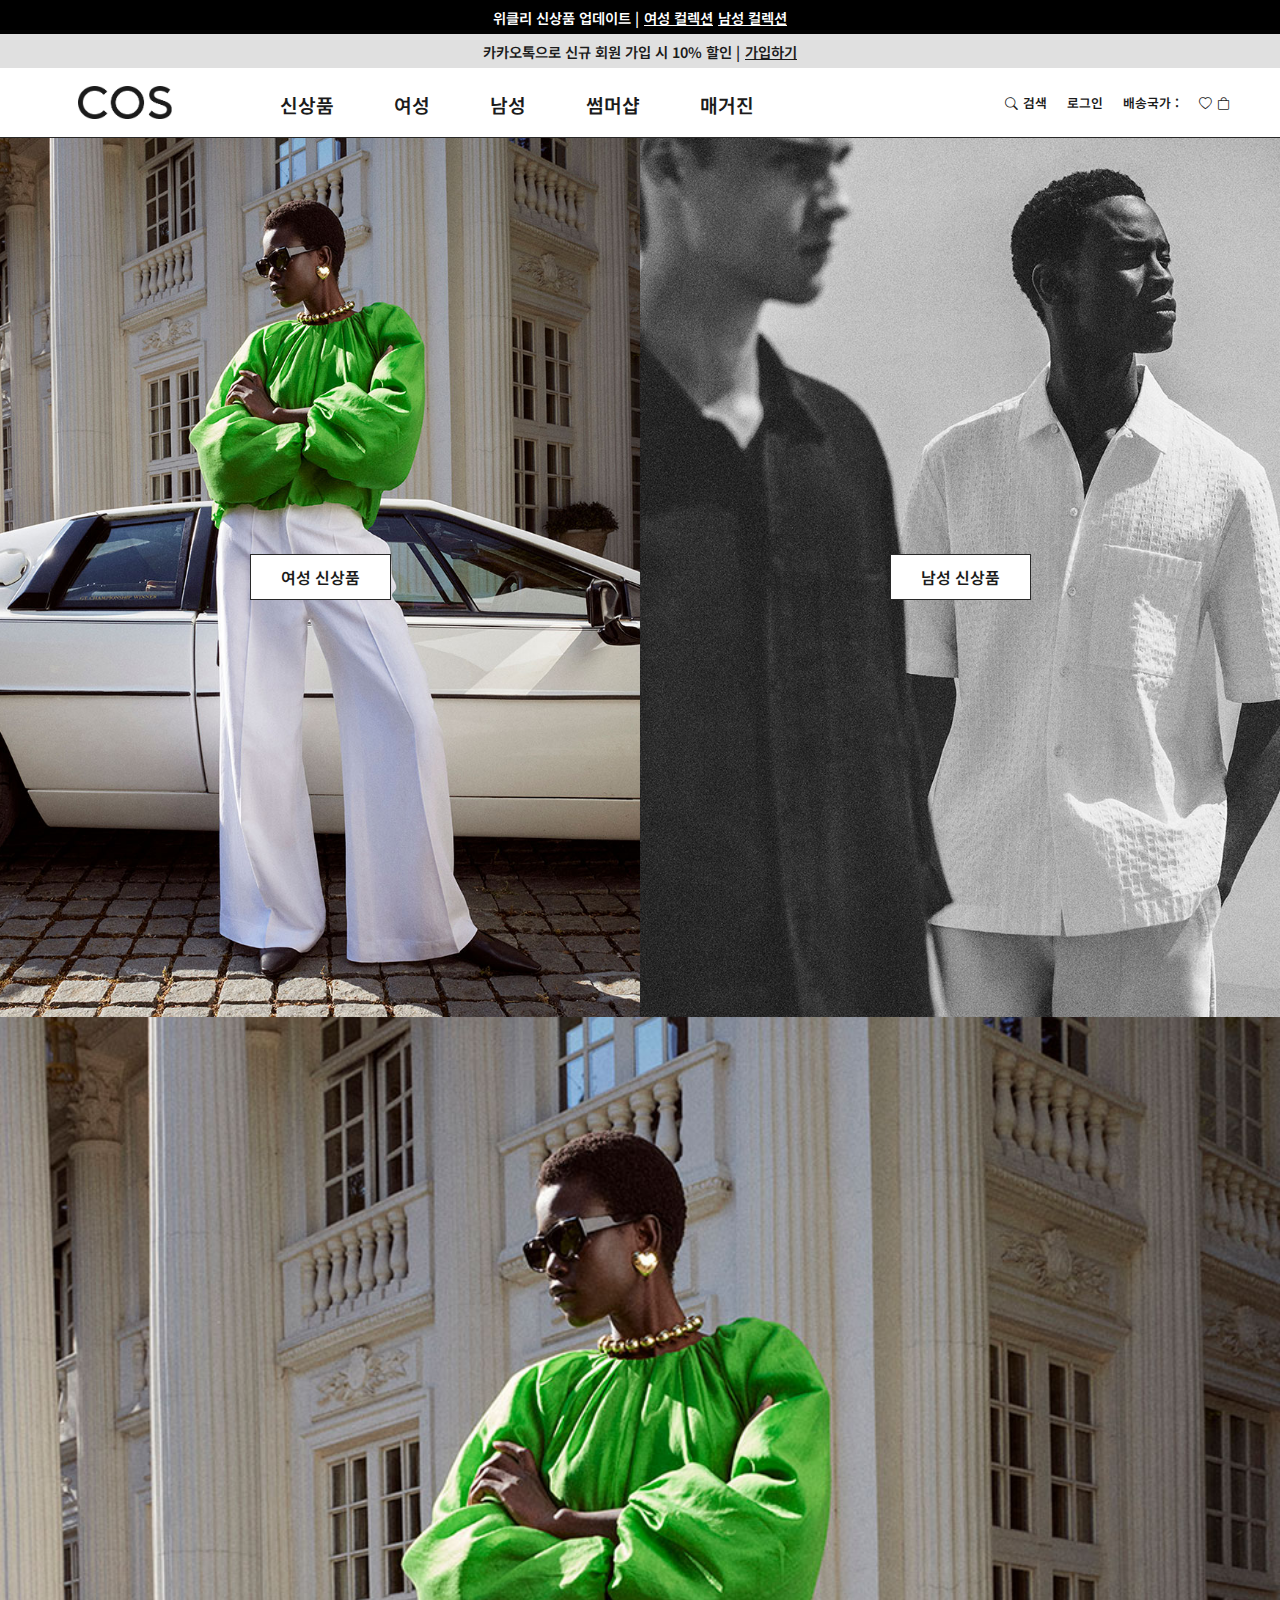
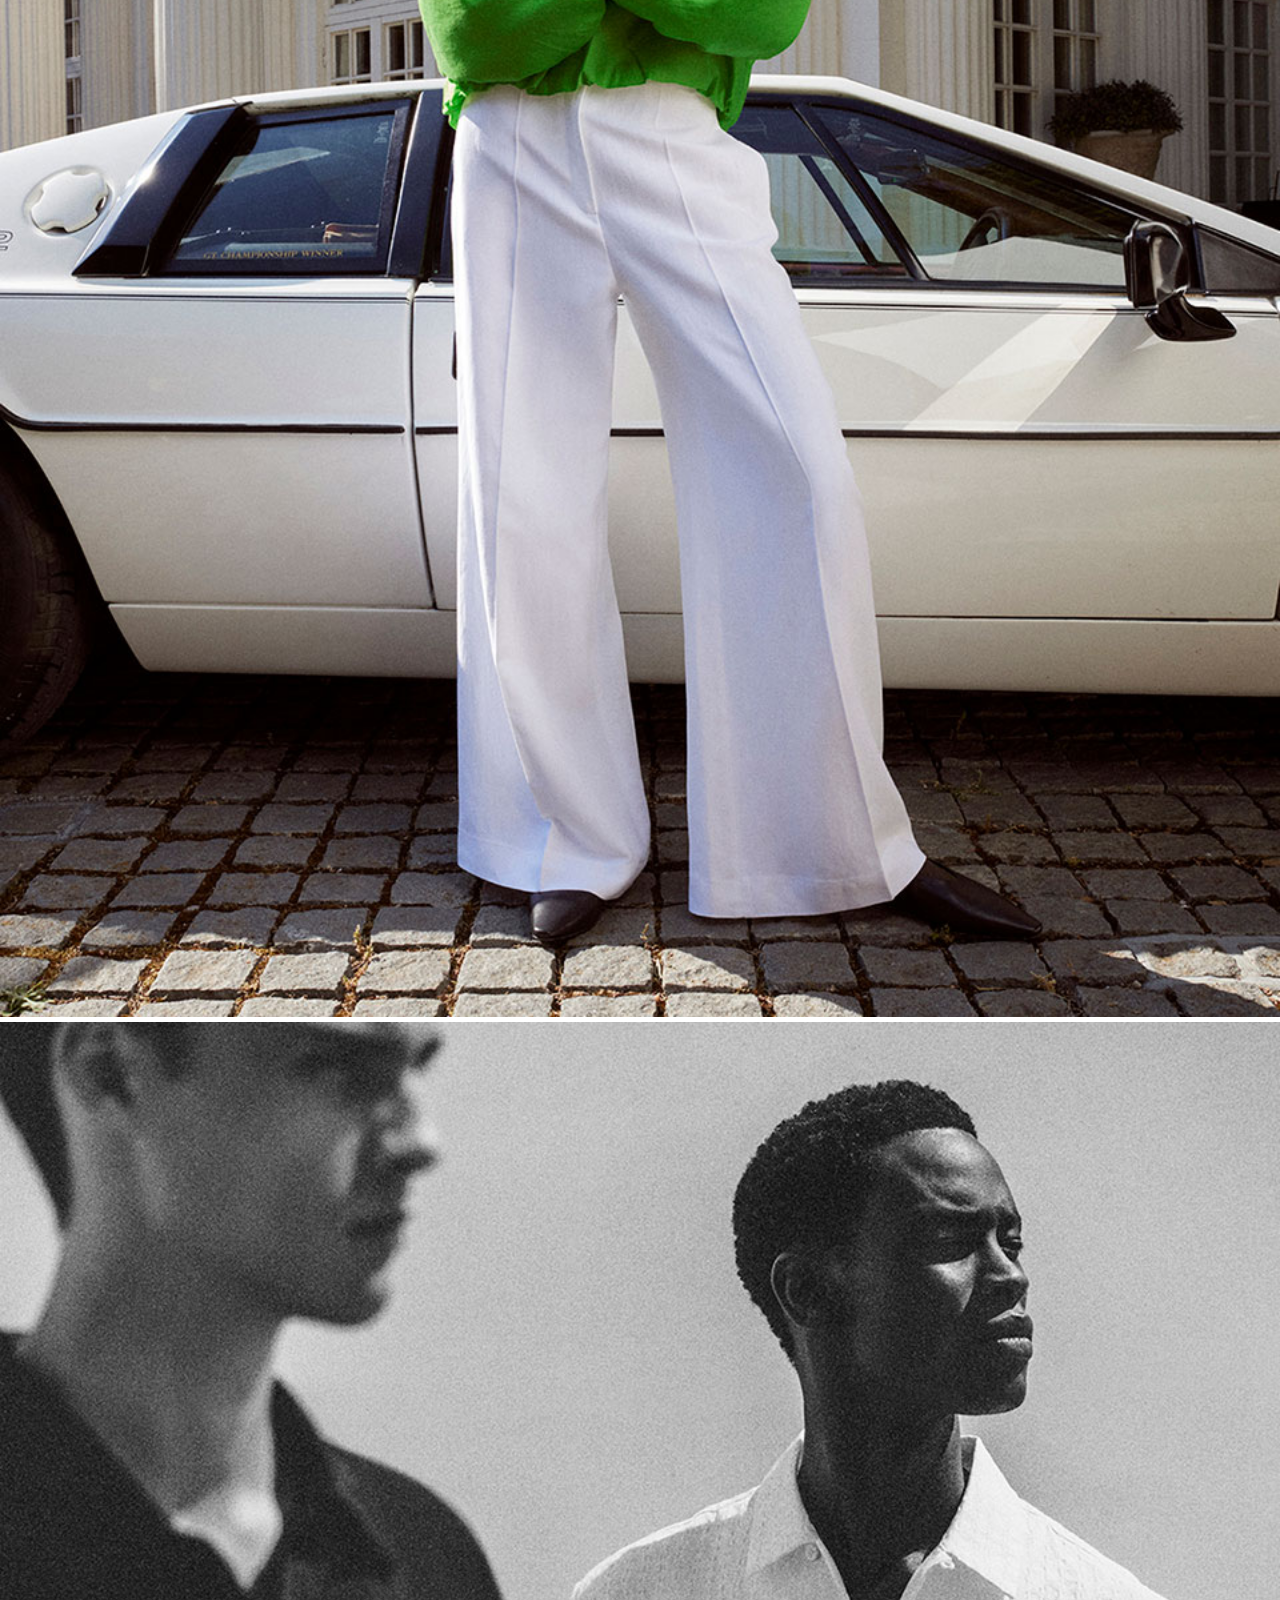
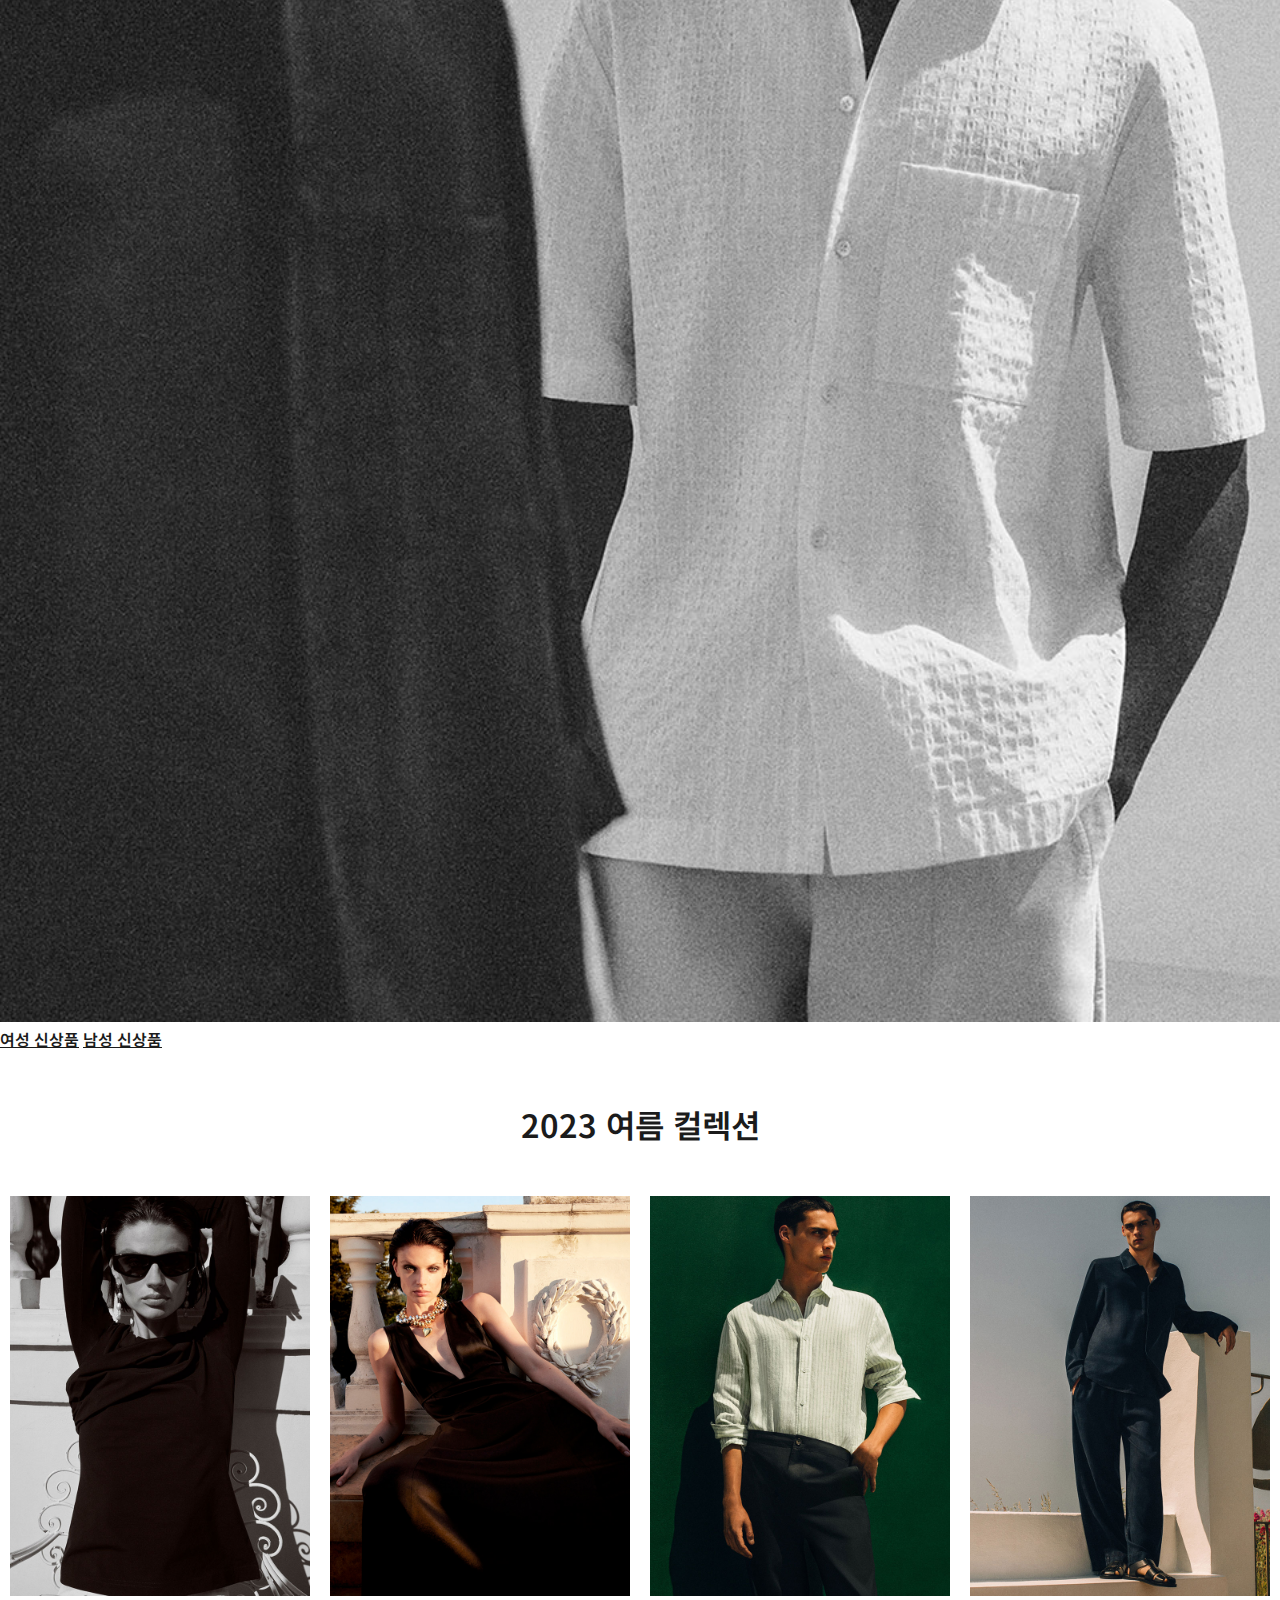
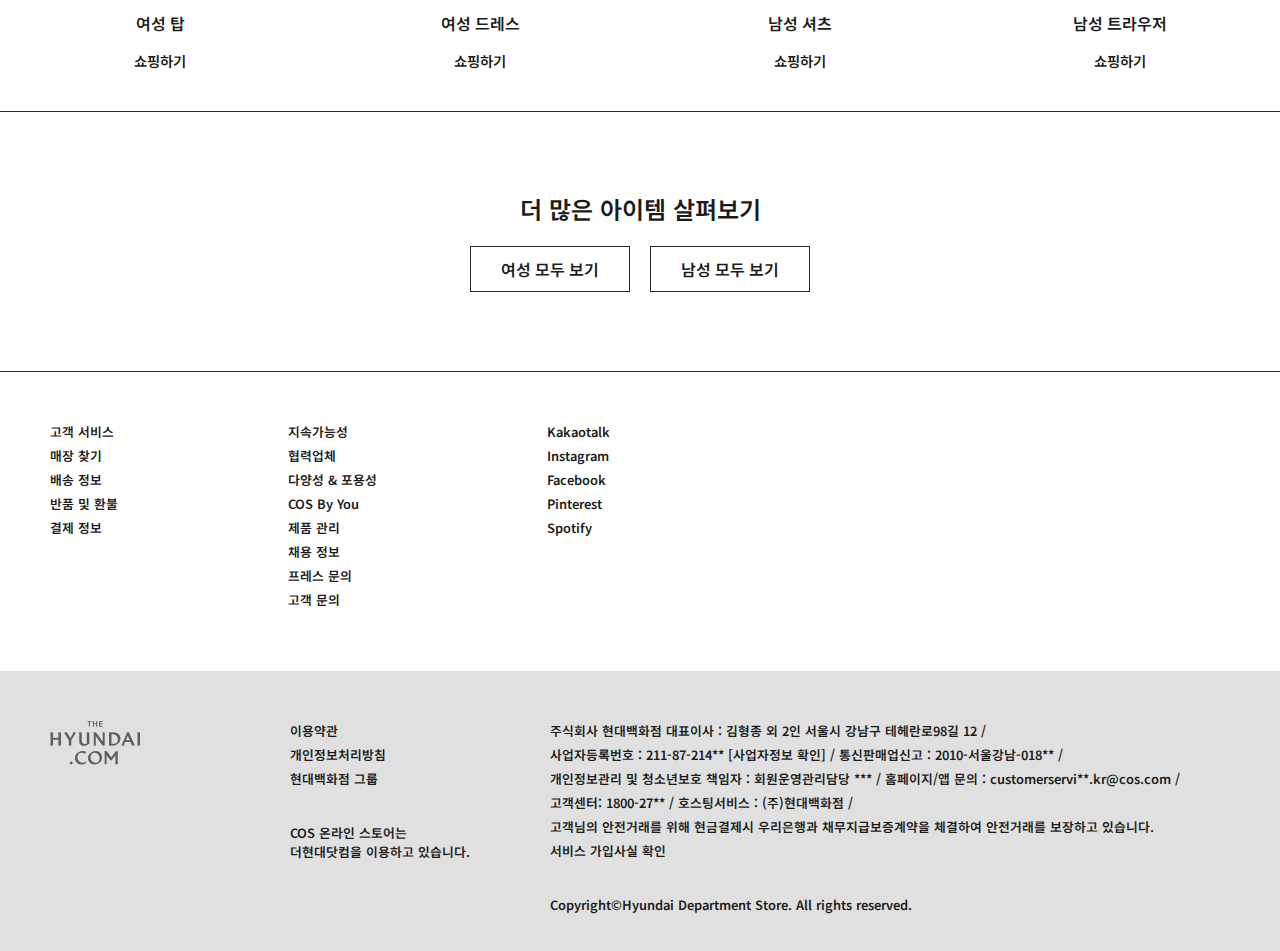
==== index.html @ 25f22077 "firefox footer" ====
<!DOCTYPE html>
<html lang="ko">

<head>
    <meta charset="UTF-8">
    <meta name="viewport" content="width=device-width, initial-scale=1.0">
    <title>COS 온라인 스토어</title>

    <!-- Css -->
    <link rel="stylesheet" href="./style/style.css">
    <link rel="stylesheet" href="https://cdn.jsdelivr.net/npm/bootstrap-icons@1.10.3/font/bootstrap-icons.css">
    <link rel="stylesheet" href="./style/media.css">

    <!-- 스크립트 -->
    <script src="./js/jquery-1.12.4.min.js"></script>
    <script src="./js/script.js"></script>
    <script src="./js/gapi.js"></script>
</head>

<body>
    <div id="wrap">
        <!-- 헤더 -->
        <header>
            <div id="topnav">
                <div class="topnav_t">
                    <span>위클리 신상품 업데이트 | </span>
                    <a href="#none">여성 컬렉션</a>
                    <a href="#none">남성 컬렉션</a>
                </div>
                <div class="topnav_b">
                    <span>카카오톡으로 신규 회원 가입 시 10% 할인 | </span>
                    <a href="#none">가입하기</a>
                </div>
            </div>

            <div id="nav">
                <div class="logo">
                    <a href="#"><img src="./img/logo.png" alt="logo" width="94"></a>
                </div>

                <!-- 메뉴 영역 -->
                <div class="nav">
                    <ul>
                        <li>
                            <a href="#none">신상품</a>
                            <ul class="depth2">
                                <li><a href="#none">의류</a></li>
                                <li><a href="#none">악세사리</a></li>
                                <p class="menu_memo">무료배송, 무료반품 혜택과 함께 새로운 상품을 찾아보세요</p>
                                <div class="bgimg">
                                    <a href="#none"><img src="./img/menubg1.jpg" alt="menubg1" width="300"></a>
                                    <a href="#none">COS 신상품을 만나보세요</a>
                                </div>
                            </ul>
                        </li>
                        <li>
                            <a href="#none">여성</a>
                            <ul class="depth2">
                                <li><a href="#none">드레스</a></li>
                                <li><a href="#none">탑</a></li>
                                <li><a href="#none">트라우저&점프수트</a></li>
                                <li><a href="#none">티셔츠</a></li>
                                <li><a href="#none">셔츠&블라우스</a></li>
                                <li><a href="#none">진</a></li>
                                <li><a href="#none">니트웨어</a></li>
                                <li><a href="#none">스커트</a></li>
                                <p class="menu_memo">무료배송, 무료반품 혜택과 함께 새로운 상품을 찾아보세요</p>
                                <div class="bgimg">
                                    <a href="#none"><img src="./img/menubg2.jpg" alt="menubg2" width="300"></a>
                                    <a href="#none">NEW IN: 여성 신상품</a>
                                </div>
                            </ul>
                        </li>
                        <li>
                            <a href="#none">남성</a>
                            <ul class="depth2">
                                <li><a href="#none">티셔츠</a></li>
                                <li><a href="#none">셔츠</a></li>
                                <li><a href="#none">트라우저</a></li>
                                <li><a href="#none">폴로 셔츠</a></li>
                                <li><a href="#none">니트웨어</a></li>
                                <li><a href="#none">진</a></li>
                                <li><a href="#none">코트 & 재킷</a></li>
                                <li><a href="#none">수트 & 테일러링</a></li>
                                <p class="menu_memo">무료배송, 무료반품 혜택과 함께 새로운 상품을 찾아보세요</p>
                                <div class="bgimg">
                                    <a href="#none"><img src="./img/menubg3.jpg" alt="menubg3" width="300"></a>
                                    <a href="#none">NEW IN: 남성 신상품</a>
                                </div>
                            </ul>
                        </li>
                        <li>
                            <a href="#none">썸머샵</a>
                            <ul class="depth2">
                                <li><a href="#none">홀리데이 샵</a></li>
                                <li><a href="#none">리넨 컬렉션</a></li>
                                <li><a href="#none">여름 악세서리</a></li>
                                <p class="menu_memo">무료배송, 무료반품 혜택과 함께 새로운 상품을 찾아보세요</p>
                                <div class="bgimg">
                                    <a href="#none"><img src="./img/menubg4.jpg" alt="menubg4" width="300"></a>
                                    <a href="#none">여름 시즌을 위한 에센셜 스타일</a>
                                </div>
                            </ul>
                        </li>
                        <li>
                            <a href="#none">매거진</a>
                            <ul class="depth2">
                                <li><a href="#none">최신</a></li>
                                <li><a href="#none">스토리</a></li>
                                <li><a href="#none">인터뷰</a></li>
                                <li><a href="#none">장소</a></li>
                                <li><a href="#none">영감</a></li>
                                <li><a href="#none">지속가능성</a></li>
                                <p class="menu_memo">무료배송, 무료반품 혜택과 함께 새로운 상품을 찾아보세요</p>
                                <div class="bgimg">
                                    <a href="#none"><img src="./img/menubg5.jpg" alt="menubg5" width="300"></a>
                                    <a href="#none">새로운 이야기로 돌아온 COS 매거진</a>
                                </div>
                            </ul>
                        </li>
                    </ul>
                </div>

                <!-- 로그인 영역 -->
                <div class="gbnav">
                    <a href="#none"><i class="bi bi-search"></i></a>
                    <a href="#none" class="mobilenone">검색</a>
                    <a href="login.html" class="mobilenone">로그인</a>
                    <a href="#none" class="country">배송국가 : </a>
                    <a href="#none"><i class="bi bi-heart"></i></a>
                    <a href="#none"><i class="bi bi-bag"></i></a>
                </div>
            </div>
        </header>

        <!-- 섹션 -->
        <section>
            <div class="female">
                <a href="#none">여성 신상품</a>
            </div>
            <div class="male">
                <a href="#none">남성 신상품</a>
            </div>
        </section>

        <!-- 모바일 슬라이드 -->
        <div class="mosec">
            <div class="mofix"></div>
            <div class="mobanner">
                <li><img src="./img/section1.jpg" width="100%" alt="mo1"></li>
                <li><img src="./img/section2.jpg" width="100%" alt="mo2"></li>
            </div>
            <a href="#none">여성 신상품</a>
            <a href="#none">남성 신상품</a>
        </div>

        <!-- 아티클 -->
        <article>
            <div id="article_t">
                <span>2023 여름 컬렉션</span>
            </div>
            <div id="article_m">
                <a href="#none">
                    <img src="./img/article1.jpg" alt="article1" width="400">
                    <span class="at_name">여성 탑</span>
                    <span class="at_shopping">쇼핑하기</span>
                </a>
                <a href="#none">
                    <img src="./img/article2.jpg" alt="article2" width="400">
                    <span class="at_name">여성 드레스</span>
                    <span class="at_shopping">쇼핑하기</span>
                </a>
                <a href="#none">
                    <img src="./img/article3.jpg" alt="article3" width="400">
                    <span class="at_name">남성 셔츠</span>
                    <span class="at_shopping">쇼핑하기</span>
                </a>
                <a href="#none">
                    <img src="./img/article4.jpg" alt="article4" width="400">
                    <span class="at_name">남성 트라우저</span>
                    <span class="at_shopping">쇼핑하기</span>
                </a>
            </div>
            <div id="article_b">
                <span>더 많은 아이템 살펴보기</span>
                <div class="article_more">
                    <a href="#none">여성 모두 보기</a>
                    <a href="#none">남성 모두 보기</a>
                </div>
            </div>
        </article>

        <!-- 서비스 -->
        <div id="service">
            <ul>
                <li><a href="#none">고객 서비스</a></li>
                <li><a href="#none">매장 찾기</a></li>
                <li><a href="#none">배송 정보</a></li>
                <li><a href="#none">반품 및 환불</a></li>
                <li><a href="#none">결제 정보</a></li>
            </ul>
            <ul>
                <li><a href="#none">지속가능성</a></li>
                <li><a href="#none">협력업체</a></li>
                <li><a href="#none">다양성 & 포용성</a></li>
                <li><a href="#none">COS By You</a></li>
                <li><a href="#none">제품 관리</a></li>
                <li><a href="#none">채용 정보</a></li>
                <li><a href="#none">프레스 문의</a></li>
                <li><a href="#none">고객 문의</a></li>
            </ul>
            <ul>
                <li><a href="#none">Kakaotalk</a></li>
                <li><a href="#none">Instagram</a></li>
                <li><a href="#none">Facebook</a></li>
                <li><a href="#none">Pinterest</a></li>
                <li><a href="#none">Spotify</a></li>
            </ul>
        </div>

        <!-- 푸터 -->
        <footer>
            <div id="footer_logo">
                <img src="./img/footer_hd.png" width="90" alt="footer_hd">
            </div>
            <ul>
                <li>이용약관</li>
                <li>개인정보처리방침</li>
                <li>현대백화점 그룹</li>
                <li class="hd">COS 온라인 스토어는<br>더현대닷컴을 이용하고 있습니다.</li>
            </ul>
            <ul>
                <li>주식회사 현대백화점 대표이사 : 김형종 외 2인 서울시 강남구 테헤란로98길 12 /</li>
                <li>사업자등록번호 : 211-87-214** [사업자정보 확인] / 통신판매업신고 : 2010-서울강남-018** /</li>
                <li>개인정보관리 및 청소년보호 책임자 : 회원운영관리담당 *** / 홈페이지/앱 문의 : customerservi**.kr@cos.com /</li>
                <li>고객센터: 1800-27** / 호스팅서비스 : (주)현대백화점 /</li>
                <li>고객님의 안전거래를 위해 현금결제시 우리은행과 채무지급보증계약을 체결하여 안전거래를 보장하고 있습니다.</li>
                <li>서비스 가입사실 확인</li>
                <li class="copyright">Copyright©Hyundai Department Store. All rights reserved.</li>
            </ul>
        </footer>
    </div>

    <!-- 메뉴 오픈 전체 영역 화이트 효과 -->
    <div class="menueffect hidden">null</div>

    <!-- 모바일 -->
    <a class="ham"><i class="bi bi-list"></i></div>
        <div class="mobilebg">
            <ul class="mobilenav">
                <li>
                    <a href="login.html">로그인 <i class="bi bi-person-plus"></i></a>
                </li>
                <li>
                    <a href="#none">신상품</a>
                    <ul class="mobiledepth2">
                        <li><a href="#none">의류</a></li>
                        <li><a href="#none">악세사리</a></li>
                    </ul>
                </li>
                <li>
                    <a href="#none">여성</a>
                    <ul class="mobiledepth2">
                        <li><a href="#none">드레스</a></li>
                        <li><a href="#none">탑</a></li>
                        <li><a href="#none">트라우저&점프수트</a></li>
                        <li><a href="#none">티셔츠</a></li>
                        <li><a href="#none">셔츠&블라우스</a></li>
                        <li><a href="#none">진</a></li>
                        <li><a href="#none">니트웨어</a></li>
                        <li><a href="#none">스커트</a></li>
                    </ul>
                </li>
                <li>
                    <a href="#none">남성</a>
                    <ul class="mobiledepth2">
                        <li><a href="#none">티셔츠</a></li>
                        <li><a href="#none">셔츠</a></li>
                        <li><a href="#none">트라우저</a></li>
                        <li><a href="#none">폴로 셔츠</a></li>
                        <li><a href="#none">니트웨어</a></li>
                        <li><a href="#none">진</a></li>
                        <li><a href="#none">코트 & 재킷</a></li>
                        <li><a href="#none">수트 & 테일러링</a></li>
                    </ul>
                </li>
                <li>
                    <a href="#none">썸머샵</a>
                    <ul class="mobiledepth2">
                        <li><a href="#none">홀리데이 샵</a></li>
                        <li><a href="#none">리넨 컬렉션</a></li>
                        <li><a href="#none">여름 악세서리</a></li>
                    </ul>
                </li>
                <li>
                    <a href="#none">매거진</a>
                    <ul class="mobiledepth2">
                        <li><a href="#none">최신</a></li>
                        <li><a href="#none">스토리</a></li>
                        <li><a href="#none">인터뷰</a></li>
                        <li><a href="#none">장소</a></li>
                        <li><a href="#none">영감</a></li>
                        <li><a href="#none">지속가능성</a></li>
                    </ul>
                </li>
            </ul>
            <i class="bi bi-x-lg"></i>
        </div>
</body>

</html>
---- style/style.css ----
@charset "utf-8";

@import url('https://fonts.googleapis.com/css2?family=Noto+Sans+KR:wght@300&display=swap');

/* 리셋 */
html{
    font-family: 'Noto Sans KR', sans-serif;
    font-weight: 600;
    overflow-y: scroll;
    overflow-x: hidden;
    background-color: white;
}

*{
    padding: 0;
    margin: 0;
    box-sizing: border-box;
}

body{
    margin: 0;
    padding: 0;
    color: #1b1b1b;
}

ul, li{
    list-style: none;
}

a{
    color: #1b1b1b;
}

.hidden{
    color: transparent;
}

#wrap{
    display: flex;
    flex-direction: column;
    position: relative;
}

/* 헤더 */
header{
    width: 100%;
    height: 137px;
}

.topnav_t{
    width: 100%;
    height: 34px;
    font-size: 0.9rem;
    background-color: black;
    color: white;
    display: flex;
    align-items: center;
    justify-content: center;
    gap: 5px;
}

.topnav_t a{
    color: white;
}

.topnav_b{
    width: 100%;
    height: 34px;
    font-size: 0.9rem;
    background-color: #E0E0E0;
    display: flex;
    align-items: center;
    justify-content: center;
    gap: 5px;
}

/* 메뉴 영역 */
#nav{
    z-index: 2;
    position: relative;
    width: 100%;
    height: 70px;
    display: flex;
    align-items: center;
    justify-content: center;
    background-color: white;
    border-bottom: 1px solid rgb(40, 40, 40);
}

.logo{
    width: 20%;
    height: 69px;
    display: flex;
    align-items: center;
    justify-content: center;
}

.logo a{
    display: block;
    display: flex;
    align-items: center;
    justify-content: center;
}

.nav{
    width: 50%;
    height: 69px;
}

.nav>ul{
    display: flex;
    align-items: center;
}

.nav>ul>li>a{
    display: block;
    padding: 23px 30px;
    text-decoration: none;
    font-size: 1.2rem;
}

.nav>ul>li:hover>a{
    color: #a0a0a0;
}

.depth2{
    overflow: hidden;
    position: absolute;
    top: 68px;
    left: 0;
    z-index: 1;
    width: 100%;
    height: 0;
    background-color: white;
    border-bottom: 1px solid rgb(40, 40, 40);
    transition: all 0.5s ease-in;
}

.depth2:last-child{
    border-bottom: 1px solid transparent;
}

.depth2.active{
    height: 450px;
    border-bottom: 1px solid rgb(40, 40, 40);
}

.depth2 li:first-child{
    margin-top: 20px;
}

.depth2 li a{
    margin-left: 70px;
    display: block;
    padding: 10px 30px;
    text-decoration: none;
    font-size: 0.9rem;
}

.depth2 li:hover a{
    color: #a0a0a0;
}

.menu_memo{
    position: absolute;
    bottom: 25px;
    left: 100px;
    color: #B89977;
    font-size: 0.8rem;
}

.bgimg{
    display: flex;
    align-items: center;
    justify-content: center;
    flex-direction: column;
    gap: 20px;
    position: absolute;
    top: 60px;
    right: 50px;
    font-size: 0.8rem;
}

/* 메뉴 오픈 전체 영역 화이트 효과 */
.menueffect{
    width: 100%;
    height: 0;
    background-color: rgba(255, 255, 255, 0.881);
    position: absolute;
    top: 0;
    left: 0;
    transition: all 1s ease-in;
    opacity: 0;
}

.menueffect.active{
    height: 2710px;
    opacity: 1;
}

/* 로그인 영역 */
.gbnav{
    width: 30%;
    height: 69px;
    display: flex;
    align-items: center;
    justify-content: end;
    margin-right: 30px;
}

.gbnav a{
    text-decoration: none;
    font-size: 0.8rem;
    margin-right: 20px;
}

.gbnav a:first-child, .gbnav a:nth-child(5){
    margin-right: 5px;
}

.gbnav a:hover{
    color: #a0a0a0;
}

/* 섹션 메인 이미지 영역*/
section{
    width: 100%;
    height: 880px;
    display: flex;
}

section .female{
    width: 50%;
    height: 880px;
    background-image: url(../img/section1.jpg);
    background-position: center;
    background-repeat: no-repeat;
    background-size: cover;
    display: flex;
    align-items: center;
    justify-content: center;
}

section .male{
    width: 50%;
    height: 880px;
    background-image: url(../img/section2.jpg);
    background-position: center;
    background-repeat: no-repeat;
    background-size: cover;
    display: flex;
    align-items: center;
    justify-content: center;
}

section .female a, section .male a{
    text-decoration: none;
    padding: 10px 30px;
    background-color: white;
    border: 1px solid rgb(40, 40, 40);
}

section .female a:hover, section .male a:hover{
    background-color: rgba(255, 255, 255, 0.571);
}

/* 아티클 */
article{
    width: 100%;
    height: auto;
    display: flex;
    flex-direction: column;
}

#article_t{
    width: 100%;
    height: 145px;
    display: flex;
    align-items: center;
    justify-content: center;
    font-size: 2rem;
}

#article_m{
    width: 100%;
    height: auto;
    display: grid;
    grid-template-columns: repeat(4, 1fr);
    gap: 20px;
    padding: 0 10px 40px 10px;
}

#article_m a{
    display: block;
    text-decoration: none;
    display: flex;
    flex-direction: column;
    align-items: center;
    justify-content: center;
    gap: 15px;
}

#article_m a img{
    width: 100%;
}

.at_shopping{
    font-size: 0.9rem;
}

.at_shopping:hover{
    color: #a0a0a0;
}

#article_b{
    border-top: 1px solid rgb(40, 40, 40);
    width: 100%;
    height: 260px;
    display: flex;
    flex-direction: column;
    align-items: center;
    justify-content: center;
    gap: 20px;
}

#article_b span{
    font-size: 1.5rem;
}

.article_more{
    display: flex;
    align-items: center;
    justify-content: center;
    gap: 20px;
}

.article_more a{
    text-decoration: none;
    padding: 10px 30px;
    background-color: white;
    border: 1px solid rgb(40, 40, 40);
}

.article_more a:hover{
    background-color: #d1d1d1;;
}

/* 서비스 */
#service{
    border-top: 1px solid rgb(40, 40, 40);
    padding-top: 50px;
    width: 100%;
    height: 300px;
    display: flex;
    gap: 170px;
}

#service ul:first-child{
    margin-left: 50px;
}

#service ul li a{
    display: block;
    padding-bottom: 5px;
    font-size: 0.8rem;
    text-decoration: none;
}

/* 푸터 */
footer{
    width: 100%;
    height: 280px;
    display: flex;
    background-color: #E0E0E0;
    padding-top: 50px;
}

#footer_logo{
    margin-left: 50px;
    margin-right: 150px;
}

footer ul{
    margin-right: 80px;
}

footer ul li{
    font-size: 0.8rem;
    padding-bottom: 5px;
}

.hd{
    padding-top: 30px;
}

.copyright{
    padding-top: 30px;
}

/* 모바일 */
.ham, .mobilenav, .mobilebg{
    display: none;
}
---- style/media.css ----
@media (min-width:1920px) {
    .depth2 li a{
        margin-left: 110px;
    }

    .menu_memo{
        bottom: 40px;
        left: 140px;
    }
}

@media (max-width:1257px) {
    .topnav_t, .topnav_b{
        height: 40px;
    }

    .topnav_t, .topnav_b,
    .gbnav a, .depth2 li a, .menu_memo,
    #service ul li a,
    footer ul li, .at_shopping{
        font-size: 1rem;
    }

    .depth2 li a{
        margin-left: 40px;
    }

    .menu_memo{
        left: 60px;
    }

    section .female a, section .male a,
    .at_name{
        font-size: 1.2rem;
    }

    .gbnav a{
        margin-right: 30px;
    }

    #service{
        height: 340px;
    }

    footer{
        height: 400px;
    }

    #footer_logo{
        margin-right: 165px;
    }

    footer ul{
        margin-right: 110px;
    }
}

@media (max-width:1024px){
    header{
        height: auto;
    }

    .topnav_t{
        display: none;
    }

    .logo, .gbnav{
        width: 25%;
    }

    .nav{
        width: 50%;
    }

    .logo a img{
        width: 80px;
    }

    .nav>ul>li>a{
        font-size: 1em;
    }

    .gbnav a{
        font-size: 0.8rem;
        margin-right: 10px;
    }

    #article_m{
        grid-template-columns: 1fr 1fr;
        grid-template-rows: 1fr 1fr;
        padding: 0 20px 40px 20px;
    }

    #service{
        height: 280px;
        justify-content: center;
        gap: 160px;
    }

    footer{
        height: 280px;
        justify-content: center;
        gap: 80px;
    }

    #service ul:first-child{
        margin-left: unset;
    }

    #service ul li a{
        font-size: 0.8rem;
    }

    footer ul li{
        font-size: 0.6rem;
    }

    #footer_logo, footer ul{
        margin-left: unset;
        margin-right: unset;
    }
}

@media (max-width:768px){
    .ham, .mobilenav, .mobilebg{
        display: block;
    }

    .nav{
        display: none;
    }

    header{
        width: 100%;
        height: 110px;
        position: fixed;
    }

    .ham{
        z-index: 2;
        position: fixed;
        top: 50px;
        left: 3g0px;
        font-size: 1.8rem;
        margin-left: 30px;
    }

    .bi-search, .bi-person-plus, .bi-heart, .bi-bag{
        font-size: 1.5rem;
    }

    .logo{
        width: unset;
        position: absolute;
        top: 50%;
        left: 50%;
        transform: translate(-50%, -50%);
    }

    .gbnav{
        position: absolute;
        right: 0;
        gap: 30px;
    }

   .menu_memo, .bgimg, .mobilenone, .country{
        display: none;
    }

    /* 모바일 배경 */
    .mobilebg{
        z-index: 3;
        width: 100%;
        height: 3201px;
        background-color: rgba(0, 0, 0, 0.499);
        position: absolute;
        top: 0;
        left: 0;
    }

    /* 모바일 메뉴 */
    .mobilenav{
        width: 70%;
        height: 3201px;
        background-color: #fff;
        position: relative;
    }

    .mobilenav>li>a{
        text-decoration: none;
        display: block;
        padding: 20px 40px;
        font-size: 1.2rem;
    }

    .mobilenav>li:hover>a{
        color: #a0a0a0;
    }

    .mobilebg, .mobiledepth2{
        display: none;
    }
    
    .mobiledepth2 li a{
        text-decoration: none;
        display: block;
        padding: 10px 40px;
        font-size: 1rem;
    }

    .mobiledepth2 li:hover > a{
        color: #a0a0a0;
    }

    .bi-x-lg{
        font-size: 1.3rem;
        color: #fff;
        position: absolute;
        top: 1%;
        right: 5%;
    }

    /* 섹션 이미지 슬라이드 */
    section{
        display: none;
    }

    .mosec{
        z-index: -1;
        width: 100%;
        height: 1070px;
        position: relative;
    }

    .mofix{
        width: 100%;
        height: 110px;
        background-color: #fff;
    }

    .mobanner{
        display: block;
        overflow: hidden;
        width: 100%;
        height: 960px;
    }

    .mosec a{
        width: 170px;
        display: block;
        text-align: center;
        text-decoration: none;
        padding: 10px 30px;
        background-color: white;
        border: 1px solid rgb(40, 40, 40);
        position: relative;
        bottom: 200px;
        left: 50%;
        transform: translate(-50%,-50%);
        margin-bottom: 10px;
    }

    .mosec a:hover{
        background-color: rgba(255, 255, 255, 0.571);
    }

    footer{
        flex-wrap: wrap;
        height: 500px;
        gap: 100px;
    }

    #service ul li a, footer ul li{
        text-align: center;
    }
}
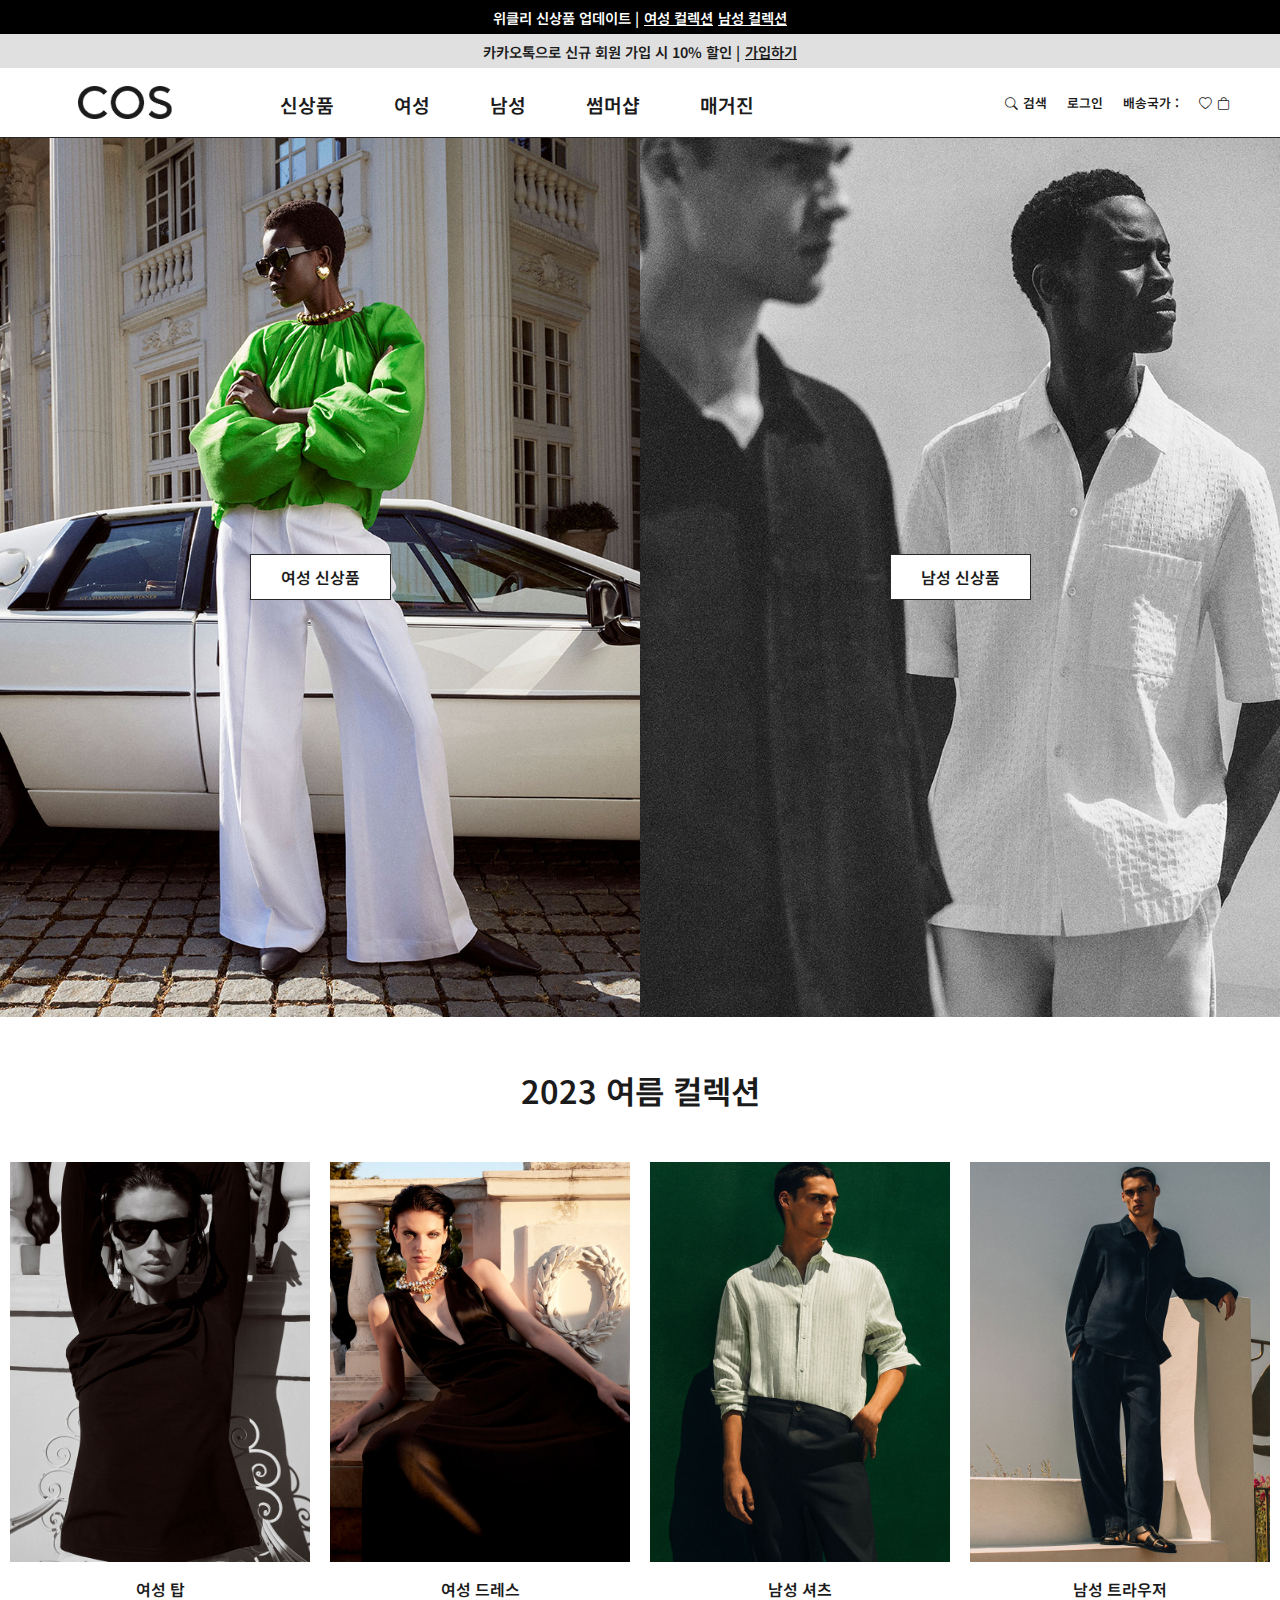
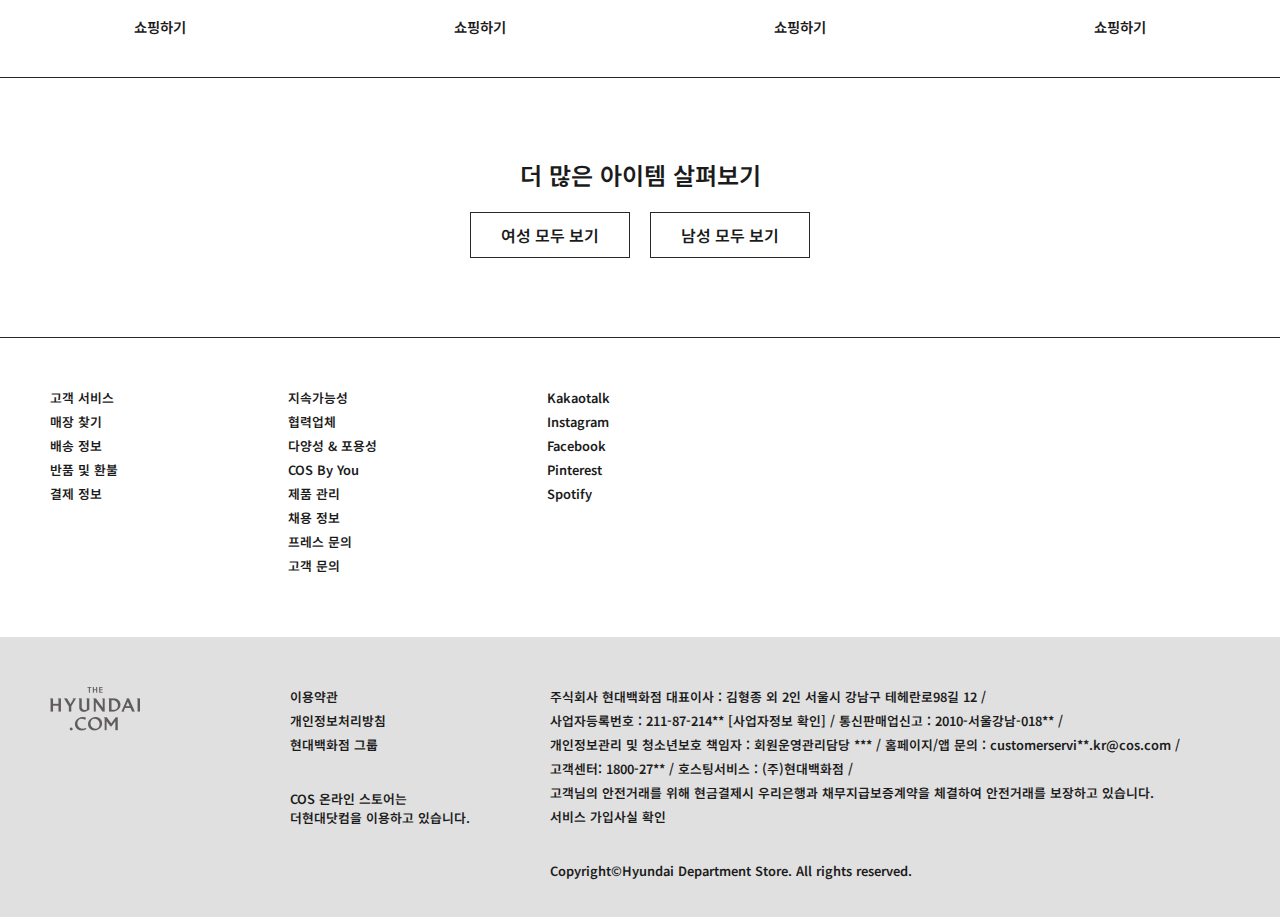
==== commit 1cddf700: "mobile slide" ====
--- a/index.html
+++ b/index.html
@@ -146,9 +146,15 @@
         <!-- 모바일 슬라이드 -->
         <div class="mosec">
             <div class="mofix"></div>
-            <div class="mobanner">
-                <li><img src="./img/section1.jpg" width="100%" alt="mo1"></li>
-                <li><img src="./img/section2.jpg" width="100%" alt="mo2"></li>
+            <div id="slider">
+                <div class="sliderWrap">
+                    <div class="slider s1 hidden">
+                        null
+                    </div>
+                    <div class="slider s2 hidden">
+                        null
+                    </div>
+                </div>
             </div>
             <a href="#none">여성 신상품</a>
             <a href="#none">남성 신상품</a>
@@ -245,67 +251,67 @@
     <div class="menueffect hidden">null</div>
 
     <!-- 모바일 -->
-    <a class="ham"><i class="bi bi-list"></i></div>
-        <div class="mobilebg">
-            <ul class="mobilenav">
-                <li>
-                    <a href="login.html">로그인 <i class="bi bi-person-plus"></i></a>
-                </li>
-                <li>
-                    <a href="#none">신상품</a>
-                    <ul class="mobiledepth2">
-                        <li><a href="#none">의류</a></li>
-                        <li><a href="#none">악세사리</a></li>
-                    </ul>
-                </li>
-                <li>
-                    <a href="#none">여성</a>
-                    <ul class="mobiledepth2">
-                        <li><a href="#none">드레스</a></li>
-                        <li><a href="#none">탑</a></li>
-                        <li><a href="#none">트라우저&점프수트</a></li>
-                        <li><a href="#none">티셔츠</a></li>
-                        <li><a href="#none">셔츠&블라우스</a></li>
-                        <li><a href="#none">진</a></li>
-                        <li><a href="#none">니트웨어</a></li>
-                        <li><a href="#none">스커트</a></li>
-                    </ul>
-                </li>
-                <li>
-                    <a href="#none">남성</a>
-                    <ul class="mobiledepth2">
-                        <li><a href="#none">티셔츠</a></li>
-                        <li><a href="#none">셔츠</a></li>
-                        <li><a href="#none">트라우저</a></li>
-                        <li><a href="#none">폴로 셔츠</a></li>
-                        <li><a href="#none">니트웨어</a></li>
-                        <li><a href="#none">진</a></li>
-                        <li><a href="#none">코트 & 재킷</a></li>
-                        <li><a href="#none">수트 & 테일러링</a></li>
-                    </ul>
-                </li>
-                <li>
-                    <a href="#none">썸머샵</a>
-                    <ul class="mobiledepth2">
-                        <li><a href="#none">홀리데이 샵</a></li>
-                        <li><a href="#none">리넨 컬렉션</a></li>
-                        <li><a href="#none">여름 악세서리</a></li>
-                    </ul>
-                </li>
-                <li>
-                    <a href="#none">매거진</a>
-                    <ul class="mobiledepth2">
-                        <li><a href="#none">최신</a></li>
-                        <li><a href="#none">스토리</a></li>
-                        <li><a href="#none">인터뷰</a></li>
-                        <li><a href="#none">장소</a></li>
-                        <li><a href="#none">영감</a></li>
-                        <li><a href="#none">지속가능성</a></li>
-                    </ul>
-                </li>
-            </ul>
-            <i class="bi bi-x-lg"></i>
-        </div>
+    <a class="ham"><i class="bi bi-list"></i></a>
+    <div class="mobilebg">
+        <ul class="mobilenav">
+            <li>
+                <a href="login.html">로그인 <i class="bi bi-person-plus"></i></a>
+            </li>
+            <li>
+                <a href="#none">신상품</a>
+                <ul class="mobiledepth2">
+                    <li><a href="#none">의류</a></li>
+                    <li><a href="#none">악세사리</a></li>
+                </ul>
+            </li>
+            <li>
+                <a href="#none">여성</a>
+                <ul class="mobiledepth2">
+                    <li><a href="#none">드레스</a></li>
+                    <li><a href="#none">탑</a></li>
+                    <li><a href="#none">트라우저&점프수트</a></li>
+                    <li><a href="#none">티셔츠</a></li>
+                    <li><a href="#none">셔츠&블라우스</a></li>
+                    <li><a href="#none">진</a></li>
+                    <li><a href="#none">니트웨어</a></li>
+                    <li><a href="#none">스커트</a></li>
+                </ul>
+            </li>
+            <li>
+                <a href="#none">남성</a>
+                <ul class="mobiledepth2">
+                    <li><a href="#none">티셔츠</a></li>
+                    <li><a href="#none">셔츠</a></li>
+                    <li><a href="#none">트라우저</a></li>
+                    <li><a href="#none">폴로 셔츠</a></li>
+                    <li><a href="#none">니트웨어</a></li>
+                    <li><a href="#none">진</a></li>
+                    <li><a href="#none">코트 & 재킷</a></li>
+                    <li><a href="#none">수트 & 테일러링</a></li>
+                </ul>
+            </li>
+            <li>
+                <a href="#none">썸머샵</a>
+                <ul class="mobiledepth2">
+                    <li><a href="#none">홀리데이 샵</a></li>
+                    <li><a href="#none">리넨 컬렉션</a></li>
+                    <li><a href="#none">여름 악세서리</a></li>
+                </ul>
+            </li>
+            <li>
+                <a href="#none">매거진</a>
+                <ul class="mobiledepth2">
+                    <li><a href="#none">최신</a></li>
+                    <li><a href="#none">스토리</a></li>
+                    <li><a href="#none">인터뷰</a></li>
+                    <li><a href="#none">장소</a></li>
+                    <li><a href="#none">영감</a></li>
+                    <li><a href="#none">지속가능성</a></li>
+                </ul>
+            </li>
+        </ul>
+        <i class="bi bi-x-lg"></i>
+    </div>
 </body>
 
 </html>--- a/style/style.css
+++ b/style/style.css
@@ -398,6 +398,6 @@
 }
 
 /* 모바일 */
-.ham, .mobilenav, .mobilebg{
+.ham, .mobilebg, .mosec{
     display: none;
 }--- a/style/media.css
+++ b/style/media.css
@@ -122,7 +122,7 @@
 }
 
 @media (max-width:768px){
-    .ham, .mobilenav, .mobilebg{
+    .ham, .mobilebg, .mosec{
         display: block;
     }
 
@@ -140,7 +140,7 @@
         z-index: 2;
         position: fixed;
         top: 50px;
-        left: 3g0px;
+        left: 30px;
         font-size: 1.8rem;
         margin-left: 30px;
     }
@@ -238,11 +238,31 @@
         background-color: #fff;
     }
 
-    .mobanner{
-        display: block;
+    #slider {
         overflow: hidden;
-        width: 100%;
+    }
+
+    .sliderWrap {
+        width: 300%;
         height: 960px;
+        display: flex;
+    }
+
+    .sliderWrap .slider {
+        position: relative;
+        width: 100%;
+        height: 100%;
+        background-size: cover;
+        background-position: center;
+        background-repeat: no-repeat;
+    }
+
+    .sliderWrap .slider.s1 {
+        background-image: url(../img/section1.jpg);
+    }
+
+    .sliderWrap .slider.s2 {
+        background-image: url(../img/section2.jpg);
     }
 
     .mosec a{
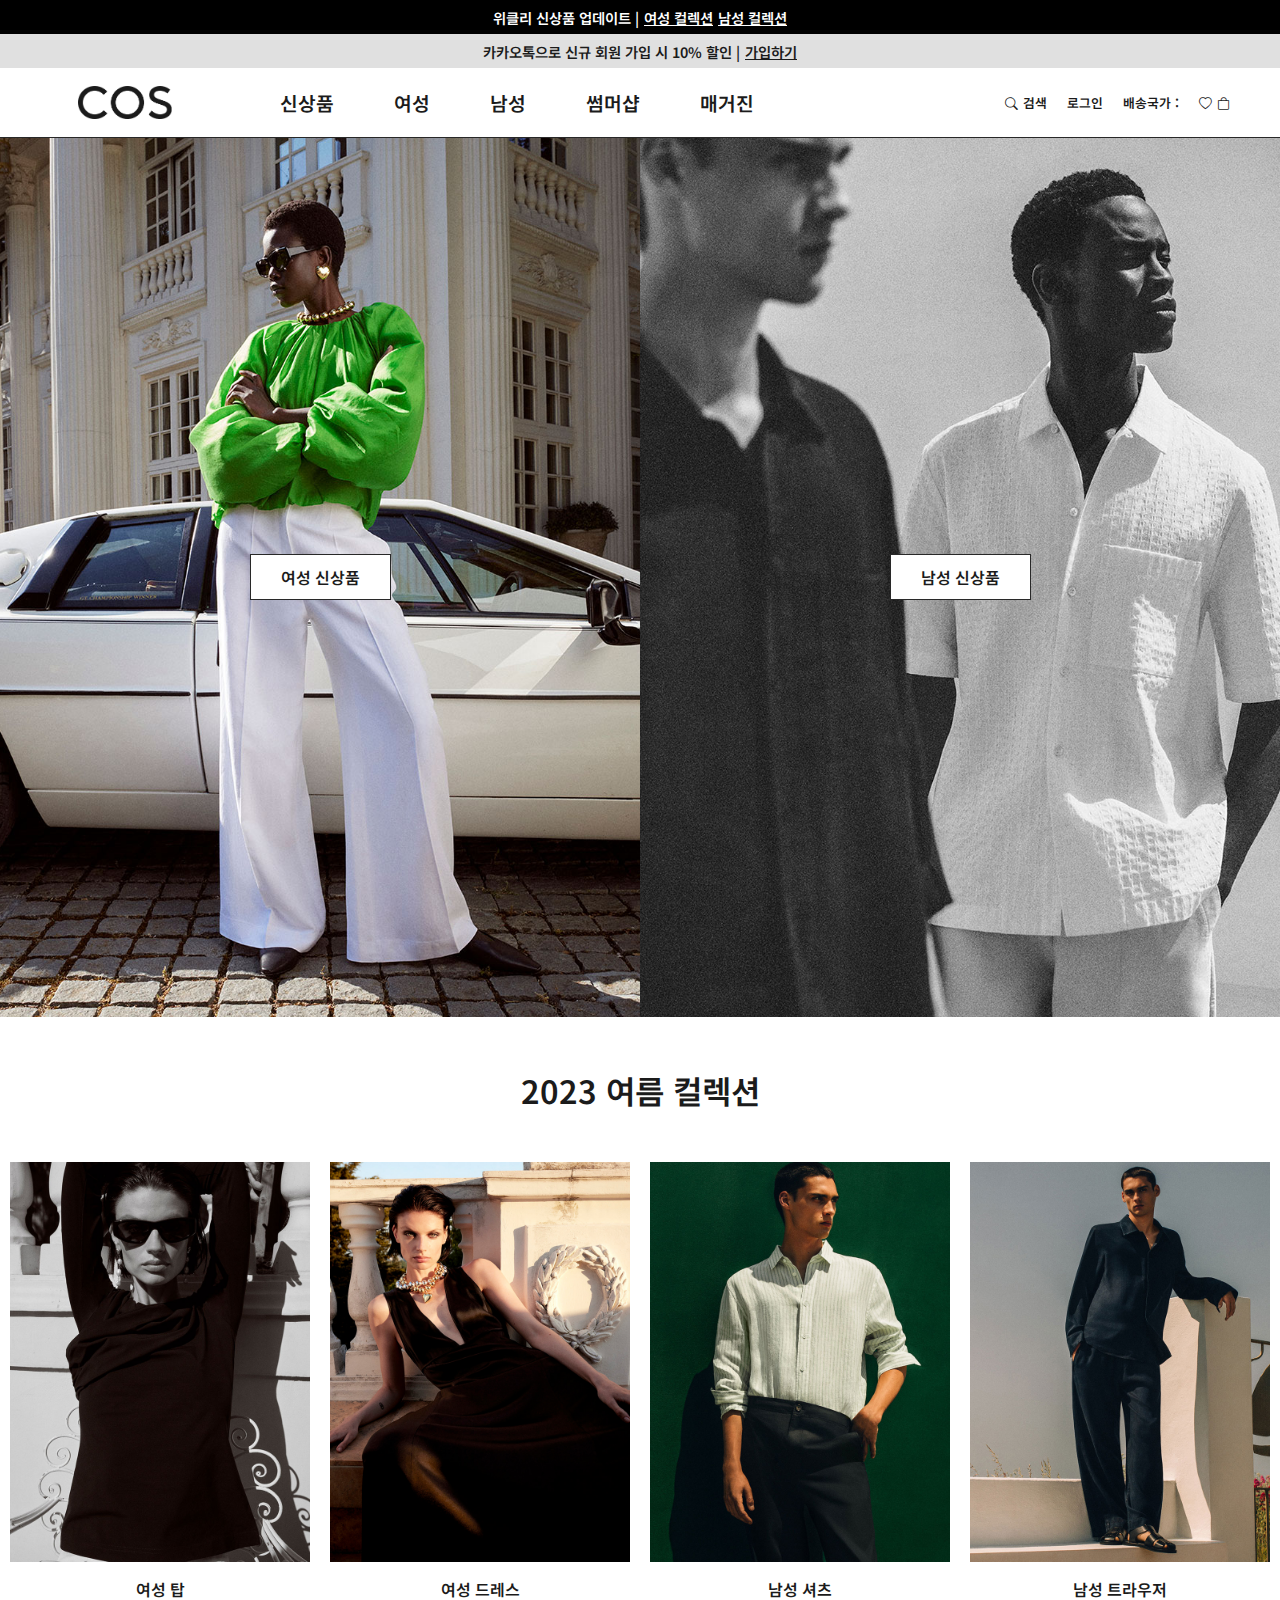
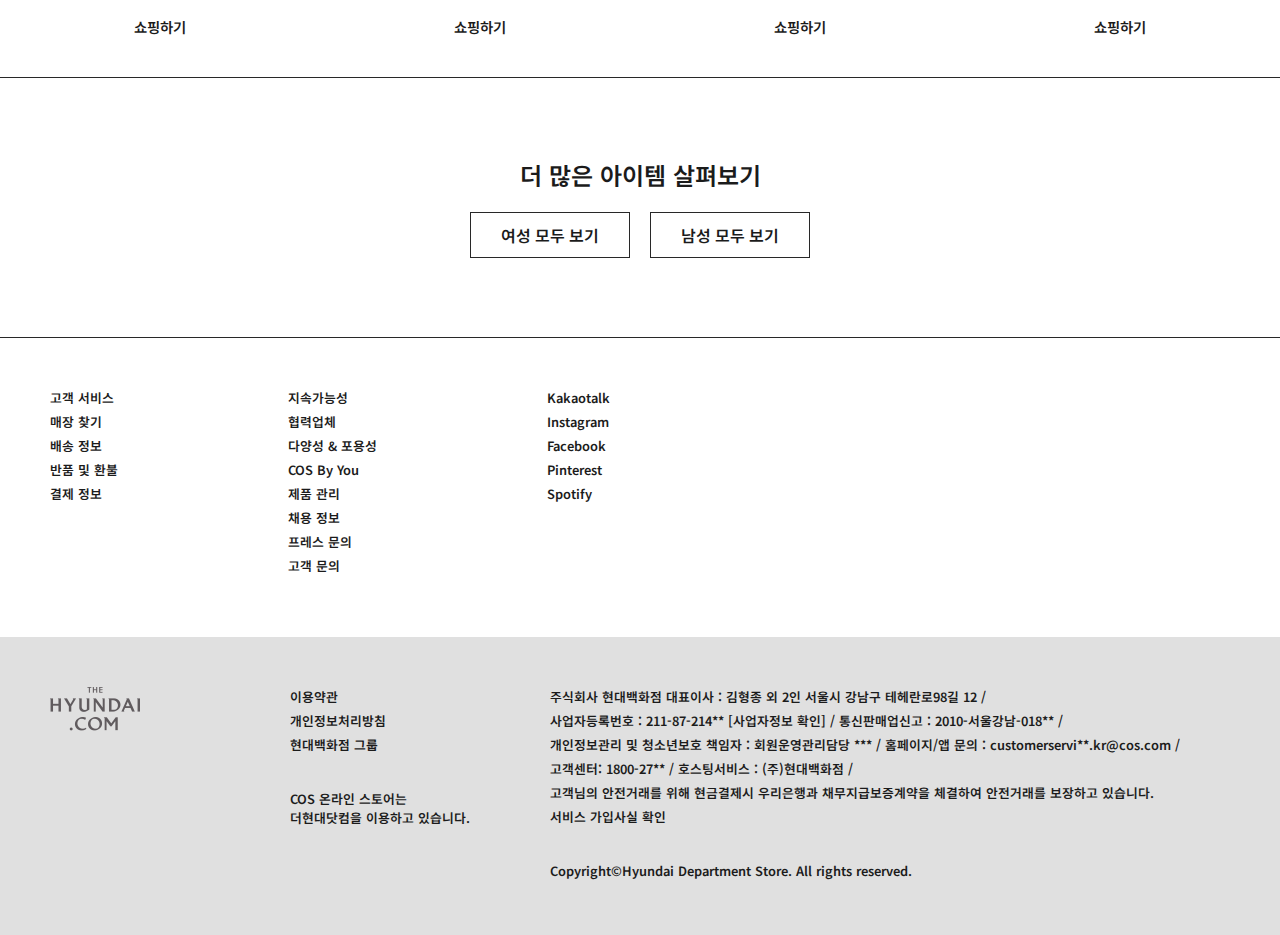
==== commit 8f62d27b: "login" ====
--- a/index.html
+++ b/index.html
@@ -15,6 +15,9 @@
     <script src="./js/jquery-1.12.4.min.js"></script>
     <script src="./js/script.js"></script>
     <script src="./js/gapi.js"></script>
+    <script src="./js/login.js"></script>
+    <!-- 카카오 스크립트 -->
+    <script src="https://developers.kakao.com/sdk/js/kakao.js"></script>
 </head>
 
 <body>
@@ -125,7 +128,7 @@
                 <div class="gbnav">
                     <a href="#none"><i class="bi bi-search"></i></a>
                     <a href="#none" class="mobilenone">검색</a>
-                    <a href="login.html" class="mobilenone">로그인</a>
+                    <a href="login.html" class="mobilenone" id="loginLink">로그인</a>
                     <a href="#none" class="country">배송국가 : </a>
                     <a href="#none"><i class="bi bi-heart"></i></a>
                     <a href="#none"><i class="bi bi-bag"></i></a>
--- a/style/style.css
+++ b/style/style.css
@@ -114,7 +114,7 @@
 
 .nav>ul>li>a{
     display: block;
-    padding: 23px 30px;
+    padding: 21px 30px;
     text-decoration: none;
     font-size: 1.2rem;
 }
@@ -369,10 +369,11 @@
 /* 푸터 */
 footer{
     width: 100%;
-    height: 280px;
+    height: auto;
     display: flex;
     background-color: #E0E0E0;
     padding-top: 50px;
+    padding-bottom: 50px;
 }
 
 #footer_logo{
--- a/style/media.css
+++ b/style/media.css
@@ -1,155 +1,232 @@
 @media (min-width:1920px) {
-    .depth2 li a{
+    .depth2 li a {
         margin-left: 110px;
     }
 
-    .menu_memo{
+    .menu_memo {
         bottom: 40px;
         left: 140px;
     }
 }
 
 @media (max-width:1257px) {
-    .topnav_t, .topnav_b{
+
+    .topnav_t,
+    .topnav_b {
         height: 40px;
     }
 
-    .topnav_t, .topnav_b,
-    .gbnav a, .depth2 li a, .menu_memo,
+    .topnav_t,
+    .topnav_b,
+    .gbnav a,
+    .depth2 li a,
+    .menu_memo,
     #service ul li a,
-    footer ul li, .at_shopping{
+    footer ul li,
+    .at_shopping {
         font-size: 1rem;
     }
 
-    .depth2 li a{
+    .depth2 li a {
         margin-left: 40px;
     }
 
-    .menu_memo{
+    .menu_memo {
         left: 60px;
     }
 
-    section .female a, section .male a,
-    .at_name{
+    section .female a,
+    section .male a,
+    .at_name {
         font-size: 1.2rem;
     }
 
-    .gbnav a{
+    .gbnav a {
         margin-right: 30px;
     }
 
-    #service{
+    #service {
         height: 340px;
     }
 
+    #footer_logo {
+        margin-right: 165px;
+    }
+
+    footer ul {
+        margin-right: 110px;
+    }
+}
+
+@media (max-width:1190px) {
+    .logo {
+        width: 25%;
+    }
+
+    .nav {
+        width: 46%;
+    }
+
+    .nav>ul>li>a {
+        padding: 20px 25px;
+    }
+
+    .gbnav {
+        width: 29%;
+    }
+
+    .gbnav a {
+        margin-right: 17px;
+    }
+
+    #service {
+        gap: 148px;
+        padding-left: 21px;
+    }
+
+    footer ul li {
+        font-size: 0.8rem;
+    }
+}
+
+@media (max-width:1084px) {
+    .logo {
+        width: 13%;
+    }
+    .nav{
+        width: 52%;
+    }
+    .gbnav{
+        width: 35%;
+        margin-right: unset;
+    }
+    .nav > ul > li > a {
+        padding: 23px 20px;
+    }
+    #service {
+        justify-content: center;
+        gap: 160px;
+        padding-left: unset;
+    }
+    #service ul li a{
+        font-size: 0.8rem;
+        text-align: center;
+    }
     footer{
-        height: 400px;
-    }
-
-    #footer_logo{
-        margin-right: 165px;
-    }
-
+        padding: 40px;
+        gap: 40px;
+    }
+    #footer_logo {
+        margin-right: unset;
+        margin-left: unset;
+    }
     footer ul{
-        margin-right: 110px;
-    }
-}
-
-@media (max-width:1024px){
-    header{
+        margin-right: unset;
+    }
+}
+
+@media (max-width:1024px) {
+    header {
         height: auto;
     }
 
-    .topnav_t{
+    .topnav_t {
         display: none;
     }
 
-    .logo, .gbnav{
+    .logo,
+    .gbnav {
         width: 25%;
     }
 
-    .nav{
+    .nav {
         width: 50%;
     }
 
-    .logo a img{
+    .logo a img {
         width: 80px;
     }
 
-    .nav>ul>li>a{
+    .nav>ul>li>a {
         font-size: 1em;
     }
 
-    .gbnav a{
+    .gbnav a {
         font-size: 0.8rem;
         margin-right: 10px;
     }
 
-    #article_m{
+    #article_m {
         grid-template-columns: 1fr 1fr;
         grid-template-rows: 1fr 1fr;
         padding: 0 20px 40px 20px;
     }
 
-    #service{
+    #service {
         height: 280px;
         justify-content: center;
         gap: 160px;
     }
 
-    footer{
-        height: 280px;
+    footer {
         justify-content: center;
         gap: 80px;
     }
 
-    #service ul:first-child{
+    #service ul:first-child {
         margin-left: unset;
     }
 
-    #service ul li a{
+    #service ul li a {
         font-size: 0.8rem;
     }
 
-    footer ul li{
+    footer ul li {
         font-size: 0.6rem;
     }
 
-    #footer_logo, footer ul{
+    #footer_logo,
+    footer ul {
         margin-left: unset;
         margin-right: unset;
     }
 }
 
-@media (max-width:768px){
-    .ham, .mobilebg, .mosec{
+@media (max-width:768px) {
+
+    .ham,
+    .mobilebg,
+    .mosec {
         display: block;
     }
 
-    .nav{
+    .nav {
         display: none;
     }
 
-    header{
+    header {
         width: 100%;
         height: 110px;
         position: fixed;
     }
 
-    .ham{
+    .ham {
         z-index: 2;
         position: fixed;
-        top: 50px;
-        left: 30px;
+        top: 52px;
+        left: 20px;
         font-size: 1.8rem;
         margin-left: 30px;
     }
 
-    .bi-search, .bi-person-plus, .bi-heart, .bi-bag{
+    .bi-search,
+    .bi-person-plus,
+    .bi-heart,
+    .bi-bag {
         font-size: 1.5rem;
     }
 
-    .logo{
+    .logo {
         width: unset;
         position: absolute;
         top: 50%;
@@ -157,21 +234,24 @@
         transform: translate(-50%, -50%);
     }
 
-    .gbnav{
+    .gbnav {
         position: absolute;
         right: 0;
         gap: 30px;
     }
 
-   .menu_memo, .bgimg, .mobilenone, .country{
+    .menu_memo,
+    .bgimg,
+    .mobilenone,
+    .country {
         display: none;
     }
 
     /* 모바일 배경 */
-    .mobilebg{
+    .mobilebg {
         z-index: 3;
         width: 100%;
-        height: 3201px;
+        height: 3421px;
         background-color: rgba(0, 0, 0, 0.499);
         position: absolute;
         top: 0;
@@ -179,40 +259,41 @@
     }
 
     /* 모바일 메뉴 */
-    .mobilenav{
+    .mobilenav {
         width: 70%;
-        height: 3201px;
+        height: 3421px;
         background-color: #fff;
         position: relative;
     }
 
-    .mobilenav>li>a{
+    .mobilenav>li>a {
         text-decoration: none;
         display: block;
         padding: 20px 40px;
         font-size: 1.2rem;
     }
 
-    .mobilenav>li:hover>a{
+    .mobilenav>li:hover>a {
         color: #a0a0a0;
     }
 
-    .mobilebg, .mobiledepth2{
+    .mobilebg,
+    .mobiledepth2 {
         display: none;
     }
-    
-    .mobiledepth2 li a{
+
+    .mobiledepth2 li a {
         text-decoration: none;
         display: block;
         padding: 10px 40px;
         font-size: 1rem;
     }
 
-    .mobiledepth2 li:hover > a{
+    .mobiledepth2 li:hover>a {
         color: #a0a0a0;
     }
 
-    .bi-x-lg{
+    .bi-x-lg {
         font-size: 1.3rem;
         color: #fff;
         position: absolute;
@@ -221,18 +302,18 @@
     }
 
     /* 섹션 이미지 슬라이드 */
-    section{
+    section {
         display: none;
     }
 
-    .mosec{
+    .mosec {
         z-index: -1;
         width: 100%;
         height: 1070px;
         position: relative;
     }
 
-    .mofix{
+    .mofix {
         width: 100%;
         height: 110px;
         background-color: #fff;
@@ -265,7 +346,7 @@
         background-image: url(../img/section2.jpg);
     }
 
-    .mosec a{
+    .mosec a {
         width: 170px;
         display: block;
         text-align: center;
@@ -276,21 +357,191 @@
         position: relative;
         bottom: 200px;
         left: 50%;
-        transform: translate(-50%,-50%);
+        transform: translate(-50%, -50%);
         margin-bottom: 10px;
     }
 
-    .mosec a:hover{
+    .mosec a:hover {
         background-color: rgba(255, 255, 255, 0.571);
     }
 
-    footer{
+    footer {
         flex-wrap: wrap;
-        height: 500px;
         gap: 100px;
     }
 
-    #service ul li a, footer ul li{
+    #service ul li a,
+    footer ul li {
         text-align: center;
     }
+}
+
+@media (max-width:590px) {
+    .mosec {
+        height: 860px;
+    }
+
+    .sliderWrap {
+        height: 750px;
+    }
+
+    #service {
+        gap: 100px;
+    }
+
+    footer {
+        gap: 80px;
+        row-gap: 40px;
+    }
+
+    .copyright {
+        padding-top: 15px;
+    }
+}
+
+@media (max-width:555px) {
+    .bi-search {
+        position: fixed;
+        top: 56px;
+        left: 110px;
+    }
+
+    .mosec {
+        height: 810px;
+    }
+
+    .sliderWrap {
+        height: 700px;
+    }
+}
+
+@media (max-width:490px) {
+    .mosec {
+        height: 725px;
+    }
+
+    .sliderWrap {
+        height: 615px;
+    }
+
+    #service {
+        gap: 60px;
+    }
+
+    footer {
+        padding: 50px;
+        justify-content: unset;
+        row-gap: 40px;
+    }
+
+    footer ul li {
+        text-align: unset;
+        font-size: 0.8rem;
+    }
+
+    .copyright {
+        padding-top: 40px;
+    }
+}
+
+@media (max-width:450px) {
+    .topnav_b {
+        font-size: 0.8rem;
+    }
+
+    .ham {
+        left: -5px;
+    }
+
+    .bi-search {
+        left: 72px;
+    }
+
+    .gbnav {
+        gap: 15px;
+        margin-right: 14px;
+    }
+
+    .mosec {
+        height: 670px;
+    }
+
+    .sliderWrap {
+        height: 560px;
+    }
+
+    footer {
+        padding: 36px;
+    }
+}
+
+@media (max-width: 375px) {
+    .ham {
+        font-size: 1.5rem;
+        top: 56px;
+    }
+
+    .bi-search,
+    .bi-heart,
+    .bi-bag {
+        font-size: 1.3rem;
+    }
+
+    .bi-search {
+        top: 59px;
+    }
+
+    .mosec {
+        height: 570px;
+    }
+
+    .sliderWrap {
+        height: 460px;
+    }
+
+    #article_t {
+        font-size: 1.7rem;
+        height: 110px;
+    }
+
+    #article_b {
+        height: 222px;
+    }
+
+    footer {
+        gap: 57px;
+        padding: 20px;
+    }
+}
+
+@media (max-width: 375px) {
+    .article_more a {
+        padding: 8px 20px;
+        font-size: 0.9rem;
+    }
+
+    footer {
+        gap: 47px;
+        row-gap: 10px;
+    }
+}
+
+@media (max-width: 357px) {
+    .mosec {
+        height: 550px;
+    }
+
+    .sliderWrap {
+        height: 440px;
+    }
+
+    #service {
+        gap: 37px;
+    }
+
+    footer {
+        gap: 41px;
+        row-gap: 29px;
+        padding: 12px;
+    }
 }